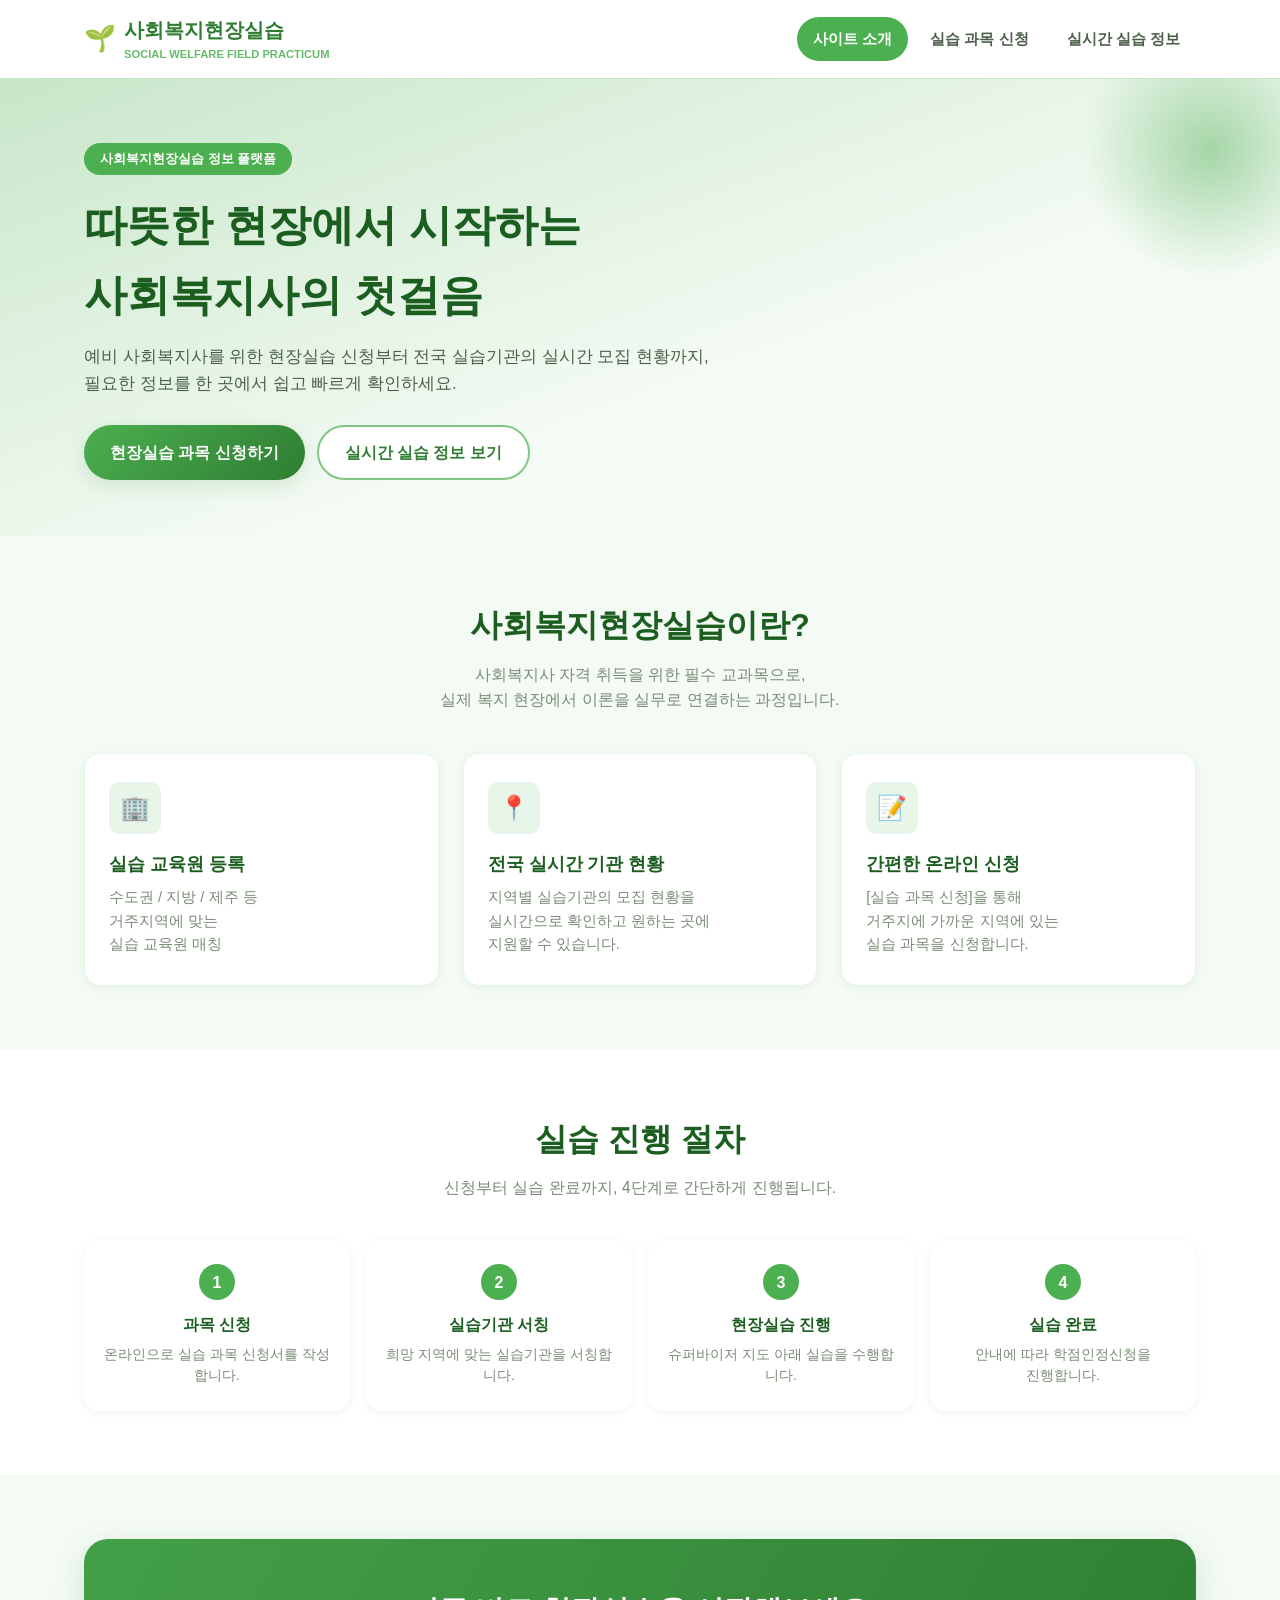
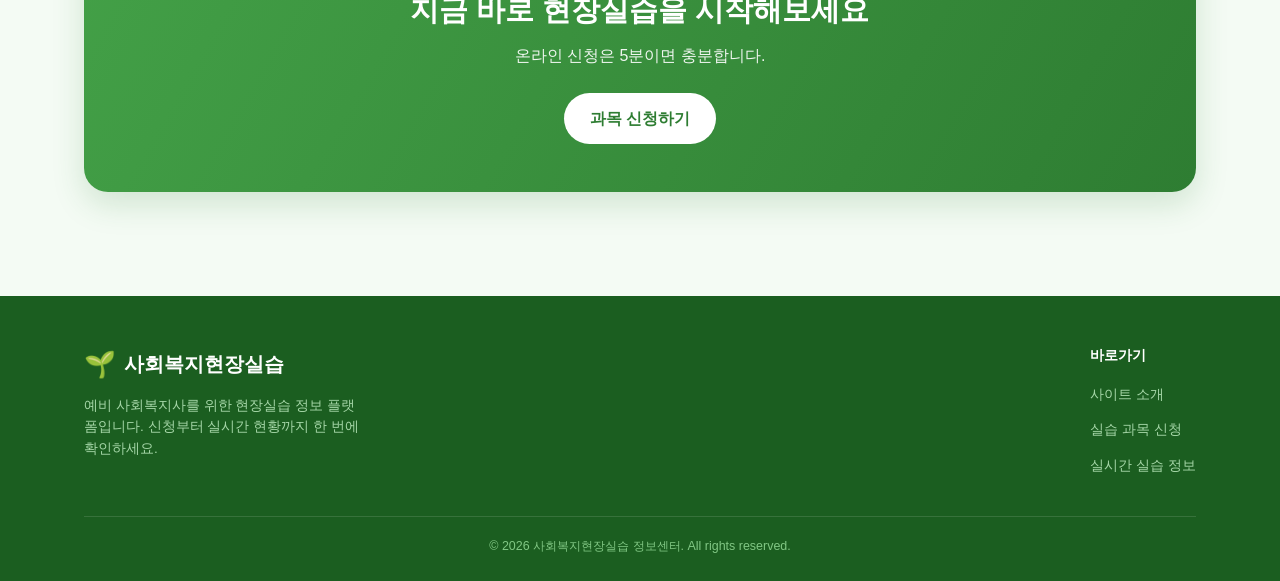
==== index.html @ d565d512 "Initial commit: 사회복지현장실습 정보 사이트 사이트 소개, 실습 과목 신청, 전국 실시간 실습 정보, 문의남기기 4개 페이지로 구성된 정적 사이트." ====
<!DOCTYPE html>
<html lang="ko">
<head>
<meta charset="UTF-8">
<meta name="viewport" content="width=device-width, initial-scale=1.0">
<title>사회복지현장실습 정보 | 소개</title>
<meta name="description" content="사회복지현장실습 정보 사이트 - 실습 소개, 과목 신청, 전국 실시간 정보">
<link rel="stylesheet" href="css/style.css">
</head>
<body>

<header class="site-header">
  <div class="header-inner">
    <a href="index.html" class="logo">
      <span class="logo-emoji">🌱</span>
      <span>
        사회복지현장실습
        <span class="logo-sub">SOCIAL WELFARE FIELD PRACTICUM</span>
      </span>
    </a>
    <nav class="main-nav">
      <ul>
        <li><a href="index.html" class="active">사이트 소개</a></li>
        <li><a href="apply.html">실습 과목 신청</a></li>
        <li><a href="realtime.html">실시간 실습 정보</a></li>
      </ul>
    </nav>
    <button class="nav-toggle" aria-label="메뉴 열기" aria-expanded="false">☰</button>
  </div>
</header>

<main>
  <section class="page-hero">
    <div class="container">
      <span class="eyebrow">사회복지현장실습 정보 플랫폼</span>
      <h1>따뜻한 현장에서 시작하는<br>사회복지사의 첫걸음</h1>
      <p class="lead">
        예비 사회복지사를 위한 현장실습 신청부터 전국 실습기관의 실시간 모집 현황까지,
        <br>
        필요한 정보를 한 곳에서 쉽고 빠르게 확인하세요.
      </p>
      <div style="margin-top:28px; display:flex; gap:12px; flex-wrap:wrap;">
        <a href="apply.html" class="btn btn-primary">현장실습 과목 신청하기</a>
        <a href="realtime.html" class="btn btn-outline">실시간 실습 정보 보기</a>
      </div>
    </div>
  </section>

  <section class="block">
    <div class="container">
      <div class="section-head">
        <h2>사회복지현장실습이란?</h2>
        <p>사회복지사 자격 취득을 위한 필수 교과목으로,<br>실제 복지 현장에서 이론을 실무로 연결하는 과정입니다.</p>
      </div>
      <div class="grid grid-3">
        <div class="card">
          <div class="icon">🏢</div>
          <h3>실습 교육원 등록</h3>
          <p>수도권 / 지방 / 제주 등<br>거주지역에 맞는<br>실습 교육원 매칭</p>
        </div>
        <div class="card">
          <div class="icon">📍</div>
          <h3>전국 실시간 기관 현황</h3>
          <p>지역별 실습기관의 모집 현황을<br>실시간으로 확인하고 원하는 곳에<br>지원할 수 있습니다.</p>
        </div>
        <div class="card">
          <div class="icon">📝</div>
          <h3>간편한 온라인 신청</h3>
          <p>[실습 과목 신청]을 통해<br>거주지에 가까운 지역에 있는<br>실습 과목을 신청합니다.</p>
        </div>
      </div>
    </div>
  </section>

  <section class="block alt">
    <div class="container">
      <div class="section-head">
        <h2>실습 진행 절차</h2>
        <p>신청부터 실습 완료까지, 4단계로 간단하게 진행됩니다.</p>
      </div>
      <div class="timeline">
        <div class="timeline-step">
          <div class="step-num">1</div>
          <h4>과목 신청</h4>
          <p>온라인으로 실습 과목 신청서를 작성합니다.</p>
        </div>
        <div class="timeline-step">
          <div class="step-num">2</div>
          <h4>실습기관 서칭</h4>
          <p>희망 지역에 맞는 실습기관을 서칭합니다.</p>
        </div>
        <div class="timeline-step">
          <div class="step-num">3</div>
          <h4>현장실습 진행</h4>
          <p>슈퍼바이저 지도 아래 실습을 수행합니다.</p>
        </div>
        <div class="timeline-step">
          <div class="step-num">4</div>
          <h4>실습 완료</h4>
          <p>안내에 따라 학점인정신청을<br>진행합니다.</p>
        </div>
      </div>
    </div>
  </section>

  <section class="block">
    <div class="container">
      <div class="cta-banner">
        <h2>지금 바로 현장실습을 시작해보세요</h2>
        <p>온라인 신청은 5분이면 충분합니다.</p>
        <div style="display:flex; gap:12px; justify-content:center; flex-wrap:wrap;">
          <a href="apply.html" class="btn btn-outline">과목 신청하기</a>
        </div>
      </div>
    </div>
  </section>
</main>

<footer class="site-footer">
  <div class="container">
    <div class="footer-inner">
      <div class="footer-brand">
        <div class="logo">
          <span class="logo-emoji">🌱</span>
          <span>사회복지현장실습</span>
        </div>
        <p>예비 사회복지사를 위한 현장실습 정보 플랫폼입니다. 신청부터 실시간 현황까지 한 번에 확인하세요.</p>
      </div>
      <div class="footer-links">
        <div class="footer-col">
          <h4>바로가기</h4>
          <ul>
            <li><a href="index.html">사이트 소개</a></li>
            <li><a href="apply.html">실습 과목 신청</a></li>
            <li><a href="realtime.html">실시간 실습 정보</a></li>
              </ul>
        </div>
      </div>
    </div>
    <div class="footer-bottom">
      &copy; 2026 사회복지현장실습 정보센터. All rights reserved.
    </div>
  </div>
</footer>

<script src="js/main.js"></script>
</body>
</html>
---- css/style.css ----
/* =========================================================
   사회복지현장실습 정보 사이트 - 공통 스타일
   테마: 밝고 친근한 그린 톤
   ========================================================= */

:root {
  --green-900: #1b5e20;
  --green-700: #2e7d32;
  --green-600: #43a047;
  --green-500: #4caf50;
  --green-400: #66bb6a;
  --green-300: #81c784;
  --green-200: #a5d6a7;
  --green-100: #c8e6c9;
  --green-50:  #e8f5e9;
  --mint: #f4fbf4;
  --accent-yellow: #ffca28;
  --text-dark: #21331f;
  --text-mid: #4d5f4a;
  --text-light: #7a8c77;
  --white: #ffffff;
  --shadow-sm: 0 2px 8px rgba(46, 125, 50, 0.08);
  --shadow-md: 0 6px 20px rgba(46, 125, 50, 0.14);
  --shadow-lg: 0 12px 32px rgba(46, 125, 50, 0.18);
  --radius-sm: 10px;
  --radius-md: 16px;
  --radius-lg: 24px;
  --radius-pill: 999px;
  --max-width: 1160px;
}

* {
  box-sizing: border-box;
  margin: 0;
  padding: 0;
}

html {
  scroll-behavior: smooth;
}

body {
  font-family: "Pretendard", "Noto Sans KR", -apple-system, BlinkMacSystemFont, "Malgun Gothic", sans-serif;
  color: var(--text-dark);
  background: var(--mint);
  line-height: 1.6;
  -webkit-font-smoothing: antialiased;
}

img { max-width: 100%; display: block; }
a { color: inherit; text-decoration: none; }
ul { list-style: none; }
button { font-family: inherit; cursor: pointer; }

.container {
  max-width: var(--max-width);
  margin: 0 auto;
  padding: 0 24px;
}

/* ---------- 헤더 ---------- */
.site-header {
  position: sticky;
  top: 0;
  z-index: 100;
  background: rgba(255, 255, 255, 0.92);
  backdrop-filter: blur(8px);
  border-bottom: 1px solid var(--green-100);
}

.header-inner {
  display: flex;
  align-items: center;
  justify-content: space-between;
  padding: 14px 24px;
  max-width: var(--max-width);
  margin: 0 auto;
}

.logo {
  display: flex;
  align-items: center;
  gap: 8px;
  font-weight: 800;
  font-size: 1.25rem;
  color: var(--green-700);
}

.logo .logo-emoji {
  font-size: 1.6rem;
}

.logo .logo-sub {
  font-size: 0.7rem;
  font-weight: 600;
  color: var(--green-400);
  display: block;
}

.main-nav ul {
  display: flex;
  gap: 6px;
}

.main-nav a {
  display: inline-block;
  padding: 10px 16px;
  border-radius: var(--radius-pill);
  font-weight: 600;
  font-size: 0.95rem;
  color: var(--text-mid);
  transition: background 0.2s, color 0.2s;
}

.main-nav a:hover,
.main-nav a.active {
  background: var(--green-500);
  color: var(--white);
}

.nav-toggle {
  display: none;
  background: var(--green-50);
  border: none;
  border-radius: var(--radius-sm);
  width: 44px;
  height: 44px;
  font-size: 1.3rem;
  color: var(--green-700);
}

/* ---------- 버튼 ---------- */
.btn {
  display: inline-flex;
  align-items: center;
  justify-content: center;
  gap: 8px;
  padding: 13px 26px;
  border-radius: var(--radius-pill);
  font-weight: 700;
  font-size: 0.98rem;
  border: none;
  transition: transform 0.15s ease, box-shadow 0.15s ease, background 0.15s ease;
}

.btn:active { transform: translateY(1px); }

.btn-primary {
  background: linear-gradient(135deg, var(--green-500), var(--green-700));
  color: var(--white);
  box-shadow: var(--shadow-md);
}

.btn-primary:hover {
  box-shadow: var(--shadow-lg);
  transform: translateY(-2px);
}

.btn-outline {
  background: var(--white);
  color: var(--green-700);
  border: 2px solid var(--green-300);
}

.btn-outline:hover {
  background: var(--green-50);
  border-color: var(--green-500);
}

.btn-block { width: 100%; }

.btn-kakao {
  background: var(--accent-yellow);
  color: #391b1b;
  box-shadow: var(--shadow-sm);
}

.btn-kakao:hover {
  background: #ffd54f;
  box-shadow: var(--shadow-md);
  transform: translateY(-2px);
}

/* ---------- 문의 유도 배너 ---------- */
.help-banner {
  text-align: center;
  padding: 40px 24px;
  background: var(--white);
  border-radius: var(--radius-lg);
  box-shadow: var(--shadow-sm);
}

.help-banner p {
  font-weight: 700;
  color: var(--green-900);
  margin-bottom: 20px;
  font-size: 2.6rem;
}

.help-banner .btn-kakao {
  padding: 17px 34px;
  font-size: 1.15rem;
}

/* ---------- 히어로 공통 ---------- */
.page-hero {
  background: linear-gradient(160deg, var(--green-100) 0%, var(--mint) 60%);
  padding: 64px 0 56px;
  position: relative;
  overflow: hidden;
}

.page-hero::before {
  content: "";
  position: absolute;
  top: -60px;
  right: -60px;
  width: 260px;
  height: 260px;
  border-radius: 50%;
  background: radial-gradient(circle, var(--green-200) 0%, transparent 70%);
}

.eyebrow {
  display: inline-block;
  background: var(--green-500);
  color: var(--white);
  font-weight: 700;
  font-size: 0.8rem;
  padding: 6px 16px;
  border-radius: var(--radius-pill);
  margin-bottom: 16px;
}

.page-hero h1 {
  font-size: clamp(1.8rem, 4vw, 2.7rem);
  color: var(--green-900);
  font-weight: 800;
  margin-bottom: 14px;
}

.page-hero p.lead {
  font-size: 1.05rem;
  color: var(--text-mid);
  max-width: 640px;
}

/* ---------- 섹션 공통 ---------- */
section.block {
  padding: 64px 0;
}

section.block.alt {
  background: var(--white);
}

.section-head {
  text-align: center;
  max-width: 620px;
  margin: 0 auto 40px;
}

.section-head h2 {
  font-size: clamp(1.4rem, 3vw, 2rem);
  color: var(--green-900);
  font-weight: 800;
  margin-bottom: 10px;
}

.section-head p {
  color: var(--text-light);
}

/* ---------- 카드 그리드 ---------- */
.grid {
  display: grid;
  gap: 24px;
}

.grid-3 { grid-template-columns: repeat(3, 1fr); }
.grid-4 { grid-template-columns: repeat(4, 1fr); }
.grid-2 { grid-template-columns: repeat(2, 1fr); }

.card {
  background: var(--white);
  border-radius: var(--radius-md);
  padding: 28px 24px;
  box-shadow: var(--shadow-sm);
  border: 1px solid var(--green-50);
  transition: transform 0.2s ease, box-shadow 0.2s ease;
}

.card:hover {
  transform: translateY(-4px);
  box-shadow: var(--shadow-md);
}

.card .icon {
  width: 52px;
  height: 52px;
  border-radius: var(--radius-sm);
  background: var(--green-50);
  display: flex;
  align-items: center;
  justify-content: center;
  font-size: 1.5rem;
  margin-bottom: 16px;
}

.card h3 {
  font-size: 1.1rem;
  color: var(--green-900);
  margin-bottom: 8px;
  font-weight: 700;
}

.card p {
  color: var(--text-light);
  font-size: 0.92rem;
}

/* ---------- 통계 ---------- */
.stats {
  display: grid;
  grid-template-columns: repeat(4, 1fr);
  gap: 20px;
  margin-top: 48px;
}

.stat-item {
  text-align: center;
  background: var(--white);
  border-radius: var(--radius-md);
  padding: 24px 12px;
  box-shadow: var(--shadow-sm);
}

.stat-item .num {
  font-size: 2rem;
  font-weight: 800;
  color: var(--green-600);
}

.stat-item .label {
  font-size: 0.85rem;
  color: var(--text-light);
  margin-top: 4px;
}

/* ---------- 타임라인(절차) ---------- */
.timeline {
  display: flex;
  gap: 16px;
  flex-wrap: wrap;
  justify-content: center;
}

.timeline-step {
  flex: 1;
  min-width: 180px;
  background: var(--white);
  border-radius: var(--radius-md);
  padding: 24px 18px;
  text-align: center;
  box-shadow: var(--shadow-sm);
  position: relative;
}

.timeline-step .step-num {
  width: 36px;
  height: 36px;
  border-radius: 50%;
  background: var(--green-500);
  color: var(--white);
  display: flex;
  align-items: center;
  justify-content: center;
  font-weight: 700;
  margin: 0 auto 12px;
}

.timeline-step h4 {
  color: var(--green-900);
  margin-bottom: 6px;
  font-size: 0.98rem;
}

.timeline-step p {
  font-size: 0.85rem;
  color: var(--text-light);
}

/* ---------- CTA 배너 ---------- */
.cta-banner {
  background: linear-gradient(120deg, var(--green-600), var(--green-800, var(--green-700)));
  border-radius: var(--radius-lg);
  padding: 48px 32px;
  text-align: center;
  color: var(--white);
  box-shadow: var(--shadow-lg);
}

.cta-banner h2 {
  font-size: clamp(1.3rem, 3vw, 1.8rem);
  margin-bottom: 10px;
  font-weight: 800;
}

.cta-banner p {
  opacity: 0.92;
  margin-bottom: 24px;
}

.cta-banner .btn-outline {
  background: var(--white);
  color: var(--green-700);
  border: none;
}

/* ---------- 폼 ---------- */
.form-wrap {
  background: var(--white);
  border-radius: var(--radius-lg);
  padding: 36px;
  box-shadow: var(--shadow-md);
  max-width: 720px;
  margin: 0 auto;
}

.form-row {
  display: grid;
  grid-template-columns: 1fr 1fr;
  gap: 18px;
}

.field {
  margin-bottom: 20px;
}

.field.full { grid-column: 1 / -1; }

.field label {
  display: block;
  font-weight: 700;
  font-size: 0.9rem;
  color: var(--text-dark);
  margin-bottom: 8px;
}

.field label .req {
  color: #e53935;
  margin-left: 3px;
}

.field input,
.field select,
.field textarea {
  width: 100%;
  padding: 12px 14px;
  border: 1.5px solid var(--green-100);
  border-radius: var(--radius-sm);
  font-size: 0.95rem;
  font-family: inherit;
  background: var(--mint);
  transition: border-color 0.2s, background 0.2s;
}

.field input:focus,
.field select:focus,
.field textarea:focus {
  outline: none;
  border-color: var(--green-500);
  background: var(--white);
}

.field textarea {
  resize: vertical;
  min-height: 110px;
}

.field small.hint {
  display: block;
  margin-top: 6px;
  color: var(--text-light);
  font-size: 0.8rem;
}

.checkbox-row {
  display: flex;
  align-items: flex-start;
  gap: 10px;
  font-size: 0.86rem;
  color: var(--text-mid);
}

.checkbox-row input {
  width: auto;
  margin-top: 3px;
}

.form-msg {
  display: none;
  margin-top: 18px;
  padding: 14px 16px;
  border-radius: var(--radius-sm);
  font-weight: 600;
  font-size: 0.92rem;
}

.form-msg.success {
  display: block;
  background: var(--green-50);
  color: var(--green-800, var(--green-700));
  border: 1px solid var(--green-200);
}

.form-msg.error {
  display: block;
  background: #fdecea;
  color: #c62828;
  border: 1px solid #f5c6c2;
}

.field.invalid input,
.field.invalid select,
.field.invalid textarea {
  border-color: #e53935;
  background: #fff6f5;
}

/* ---------- 실시간 정보 페이지 ---------- */
.filter-bar {
  display: flex;
  flex-wrap: wrap;
  gap: 12px;
  align-items: center;
  background: var(--white);
  padding: 18px 20px;
  border-radius: var(--radius-md);
  box-shadow: var(--shadow-sm);
  margin-bottom: 28px;
}

.filter-bar select,
.filter-bar input[type="text"] {
  padding: 10px 14px;
  border: 1.5px solid var(--green-100);
  border-radius: var(--radius-sm);
  font-size: 0.9rem;
  font-family: inherit;
  background: var(--mint);
}

.filter-bar .live-dot {
  display: inline-flex;
  align-items: center;
  gap: 6px;
  margin-left: auto;
  font-size: 0.85rem;
  font-weight: 700;
  color: var(--green-600);
}

.live-dot span.dot {
  width: 9px;
  height: 9px;
  border-radius: 50%;
  background: #2ecc71;
  box-shadow: 0 0 0 0 rgba(46, 204, 113, 0.6);
  animation: pulse 1.6s infinite;
}

@keyframes pulse {
  0% { box-shadow: 0 0 0 0 rgba(46, 204, 113, 0.55); }
  70% { box-shadow: 0 0 0 10px rgba(46, 204, 113, 0); }
  100% { box-shadow: 0 0 0 0 rgba(46, 204, 113, 0); }
}

.region-chips {
  display: flex;
  flex-wrap: wrap;
  gap: 8px;
  margin-bottom: 24px;
}

.region-chip {
  padding: 8px 16px;
  border-radius: var(--radius-pill);
  background: var(--white);
  border: 1.5px solid var(--green-200);
  font-size: 0.85rem;
  font-weight: 600;
  color: var(--text-mid);
  transition: all 0.15s;
}

.region-chip:hover { border-color: var(--green-500); }

.region-chip.active {
  background: var(--green-500);
  border-color: var(--green-500);
  color: var(--white);
}

.data-table-wrap {
  background: var(--white);
  border-radius: var(--radius-md);
  box-shadow: var(--shadow-sm);
  overflow: hidden;
}

table.data-table {
  width: 100%;
  border-collapse: collapse;
  font-size: 0.9rem;
}

table.data-table thead {
  background: var(--green-600);
  color: var(--white);
}

table.data-table th {
  padding: 14px 16px;
  text-align: left;
  font-weight: 700;
  white-space: nowrap;
}

table.data-table td {
  padding: 14px 16px;
  border-bottom: 1px solid var(--green-50);
  color: var(--text-mid);
}

table.data-table td:nth-child(1),
table.data-table td:nth-child(2),
table.data-table td:nth-child(3) {
  white-space: nowrap;
}

table.data-table tbody tr:hover {
  background: var(--green-50);
}

table.data-table a.post-link {
  color: var(--green-700);
  font-weight: 600;
  text-decoration: none;
}

table.data-table a.post-link:hover {
  text-decoration: underline;
}

.pagination {
  display: flex;
  align-items: center;
  justify-content: center;
  gap: 6px;
  margin-top: 24px;
  flex-wrap: wrap;
}

.pagination button {
  min-width: 36px;
  height: 36px;
  padding: 0 8px;
  border-radius: var(--radius-sm);
  border: 1.5px solid var(--green-100);
  background: var(--white);
  color: var(--text-mid);
  font-weight: 600;
  font-size: 0.9rem;
  transition: all 0.15s;
}

.pagination button:hover:not(:disabled) {
  border-color: var(--green-500);
  color: var(--green-700);
}

.pagination button:disabled {
  opacity: 0.35;
  cursor: default;
}

.pagination button.active {
  background: var(--green-600);
  border-color: var(--green-600);
  color: var(--white);
}

.pagination .ellipsis {
  color: var(--text-light);
  padding: 0 4px;
}

table.data-table tbody tr:last-child td {
  border-bottom: none;
}

.badge {
  display: inline-block;
  padding: 4px 10px;
  border-radius: var(--radius-pill);
  font-size: 0.78rem;
  font-weight: 700;
}

.badge.open { background: var(--green-100); color: var(--green-800, var(--green-700)); }
.badge.soon { background: #fff3cd; color: #8a6d00; }
.badge.closed { background: #f1f1f1; color: #888; }

.empty-state {
  text-align: center;
  padding: 60px 20px;
  color: var(--text-light);
  display: none;
}

.update-note {
  text-align: center;
  color: var(--text-light);
  font-size: 0.82rem;
  margin-top: 16px;
}

/* ---------- 문의하기 페이지 ---------- */
.contact-grid {
  display: grid;
  grid-template-columns: 1fr 1.3fr;
  gap: 32px;
  align-items: start;
}

.contact-info-card {
  background: var(--white);
  border-radius: var(--radius-lg);
  padding: 32px 26px;
  box-shadow: var(--shadow-sm);
}

.contact-info-card h3 {
  color: var(--green-900);
  margin-bottom: 20px;
  font-size: 1.15rem;
}

.contact-info-item {
  display: flex;
  gap: 14px;
  margin-bottom: 20px;
}

.contact-info-item .ci-icon {
  width: 40px;
  height: 40px;
  border-radius: var(--radius-sm);
  background: var(--green-50);
  display: flex;
  align-items: center;
  justify-content: center;
  font-size: 1.1rem;
  flex-shrink: 0;
}

.contact-info-item .ci-label {
  font-size: 0.78rem;
  color: var(--text-light);
  font-weight: 700;
  margin-bottom: 2px;
}

.contact-info-item .ci-value {
  color: var(--text-dark);
  font-size: 0.94rem;
  font-weight: 600;
}

.faq-mini {
  margin-top: 8px;
  border-top: 1px dashed var(--green-100);
  padding-top: 20px;
}

.faq-mini details {
  margin-bottom: 10px;
  background: var(--mint);
  border-radius: var(--radius-sm);
  padding: 12px 14px;
}

.faq-mini summary {
  font-weight: 700;
  font-size: 0.88rem;
  cursor: pointer;
  color: var(--green-800, var(--green-700));
}

.faq-mini p {
  margin-top: 8px;
  font-size: 0.85rem;
  color: var(--text-light);
}

/* ---------- 푸터 ---------- */
.site-footer {
  background: var(--green-900);
  color: var(--green-100);
  padding: 48px 0 24px;
  margin-top: 40px;
}

.footer-inner {
  display: flex;
  justify-content: space-between;
  flex-wrap: wrap;
  gap: 32px;
  padding-bottom: 28px;
  border-bottom: 1px solid rgba(255,255,255,0.12);
}

.footer-brand .logo {
  color: var(--white);
  margin-bottom: 10px;
}

.footer-brand p {
  font-size: 0.85rem;
  color: var(--green-200);
  max-width: 280px;
}

.footer-links {
  display: flex;
  gap: 60px;
}

.footer-col h4 {
  font-size: 0.9rem;
  margin-bottom: 14px;
  color: var(--white);
}

.footer-col ul li {
  margin-bottom: 10px;
}

.footer-col ul li a {
  font-size: 0.85rem;
  color: var(--green-200);
}

.footer-col ul li a:hover {
  color: var(--white);
}

.footer-bottom {
  padding-top: 20px;
  font-size: 0.78rem;
  color: var(--green-300);
  text-align: center;
}

/* ---------- 반응형 ---------- */
@media (max-width: 860px) {
  .grid-3, .grid-4, .grid-2 { grid-template-columns: repeat(2, 1fr); }
  .contact-grid { grid-template-columns: 1fr; }
  .stats { grid-template-columns: repeat(2, 1fr); }
}

@media (max-width: 720px) {
  .main-nav { display: none; }
  .nav-toggle { display: block; }

  .main-nav.open {
    display: flex;
    position: absolute;
    top: 64px;
    left: 0;
    right: 0;
    background: var(--white);
    flex-direction: column;
    padding: 16px 24px;
    box-shadow: var(--shadow-md);
  }

  .main-nav.open ul {
    flex-direction: column;
    width: 100%;
  }

  .main-nav.open a {
    display: block;
    padding: 12px 16px;
  }

  .form-row { grid-template-columns: 1fr; }
  .grid-3, .grid-4, .grid-2 { grid-template-columns: 1fr; }
  .stats { grid-template-columns: repeat(2, 1fr); }
  .timeline { flex-direction: column; }
  table.data-table { font-size: 0.82rem; }
  .data-table-wrap { overflow-x: auto; }
  table.data-table { min-width: 640px; }
}
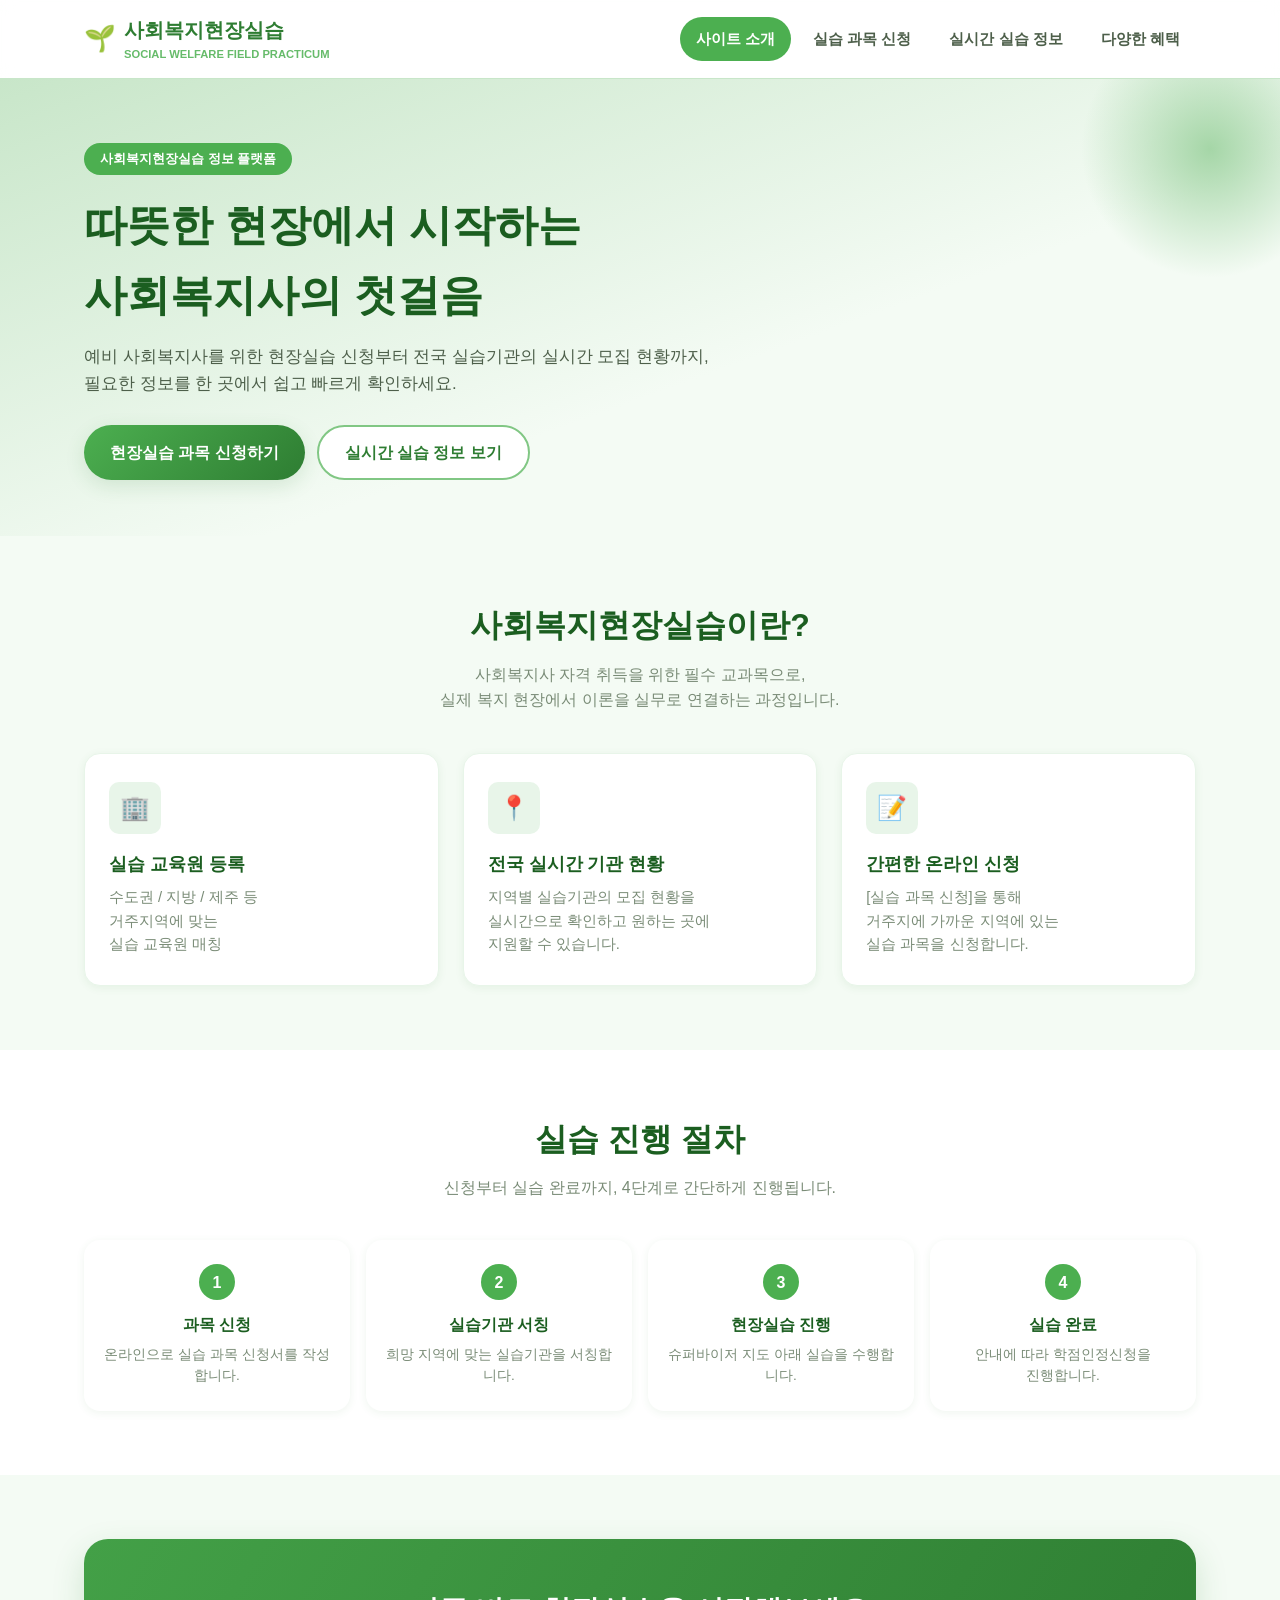
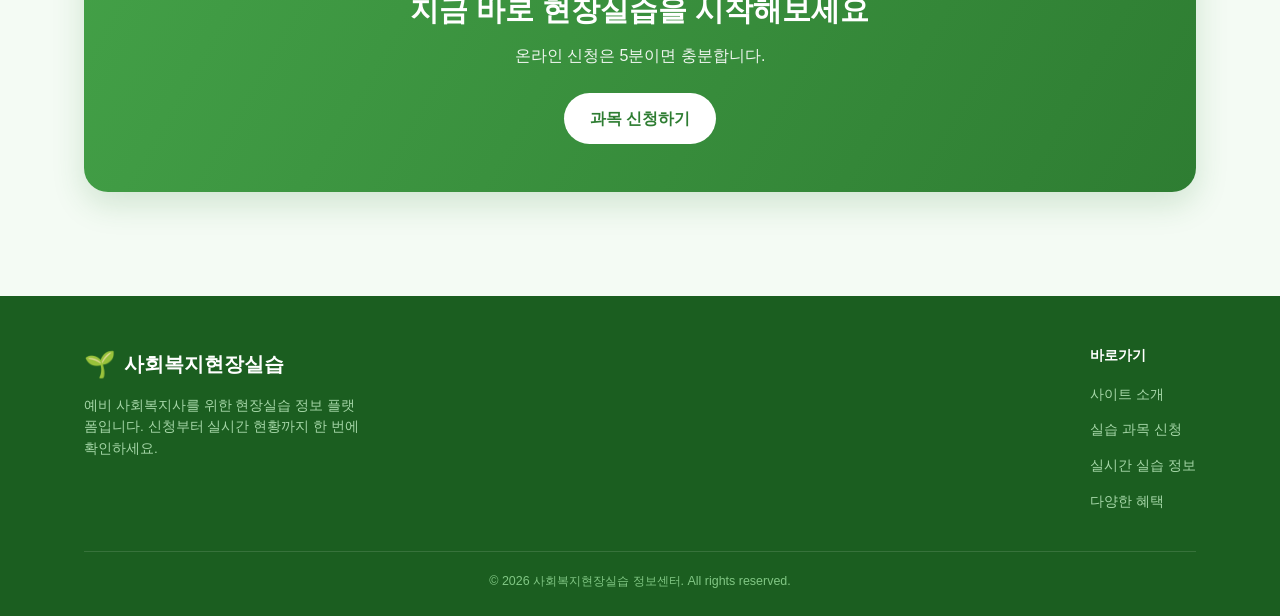
==== commit 5891c85e: "feat: 다양한 혜택 페이지 추가 사회복지사1급 인강 할인, AI 강의 무료 제공, 최신 복지정보 안내를 담은 benefits.html을 새로 만들고 전체 페이지 메뉴(헤더/푸터" ====
--- a/index.html
+++ b/index.html
@@ -23,6 +23,7 @@
         <li><a href="index.html" class="active">사이트 소개</a></li>
         <li><a href="apply.html">실습 과목 신청</a></li>
         <li><a href="realtime.html">실시간 실습 정보</a></li>
+        <li><a href="benefits.html">다양한 혜택</a></li>
       </ul>
     </nav>
     <button class="nav-toggle" aria-label="메뉴 열기" aria-expanded="false">☰</button>
@@ -133,6 +134,7 @@
             <li><a href="index.html">사이트 소개</a></li>
             <li><a href="apply.html">실습 과목 신청</a></li>
             <li><a href="realtime.html">실시간 실습 정보</a></li>
+        <li><a href="benefits.html">다양한 혜택</a></li>
               </ul>
         </div>
       </div>
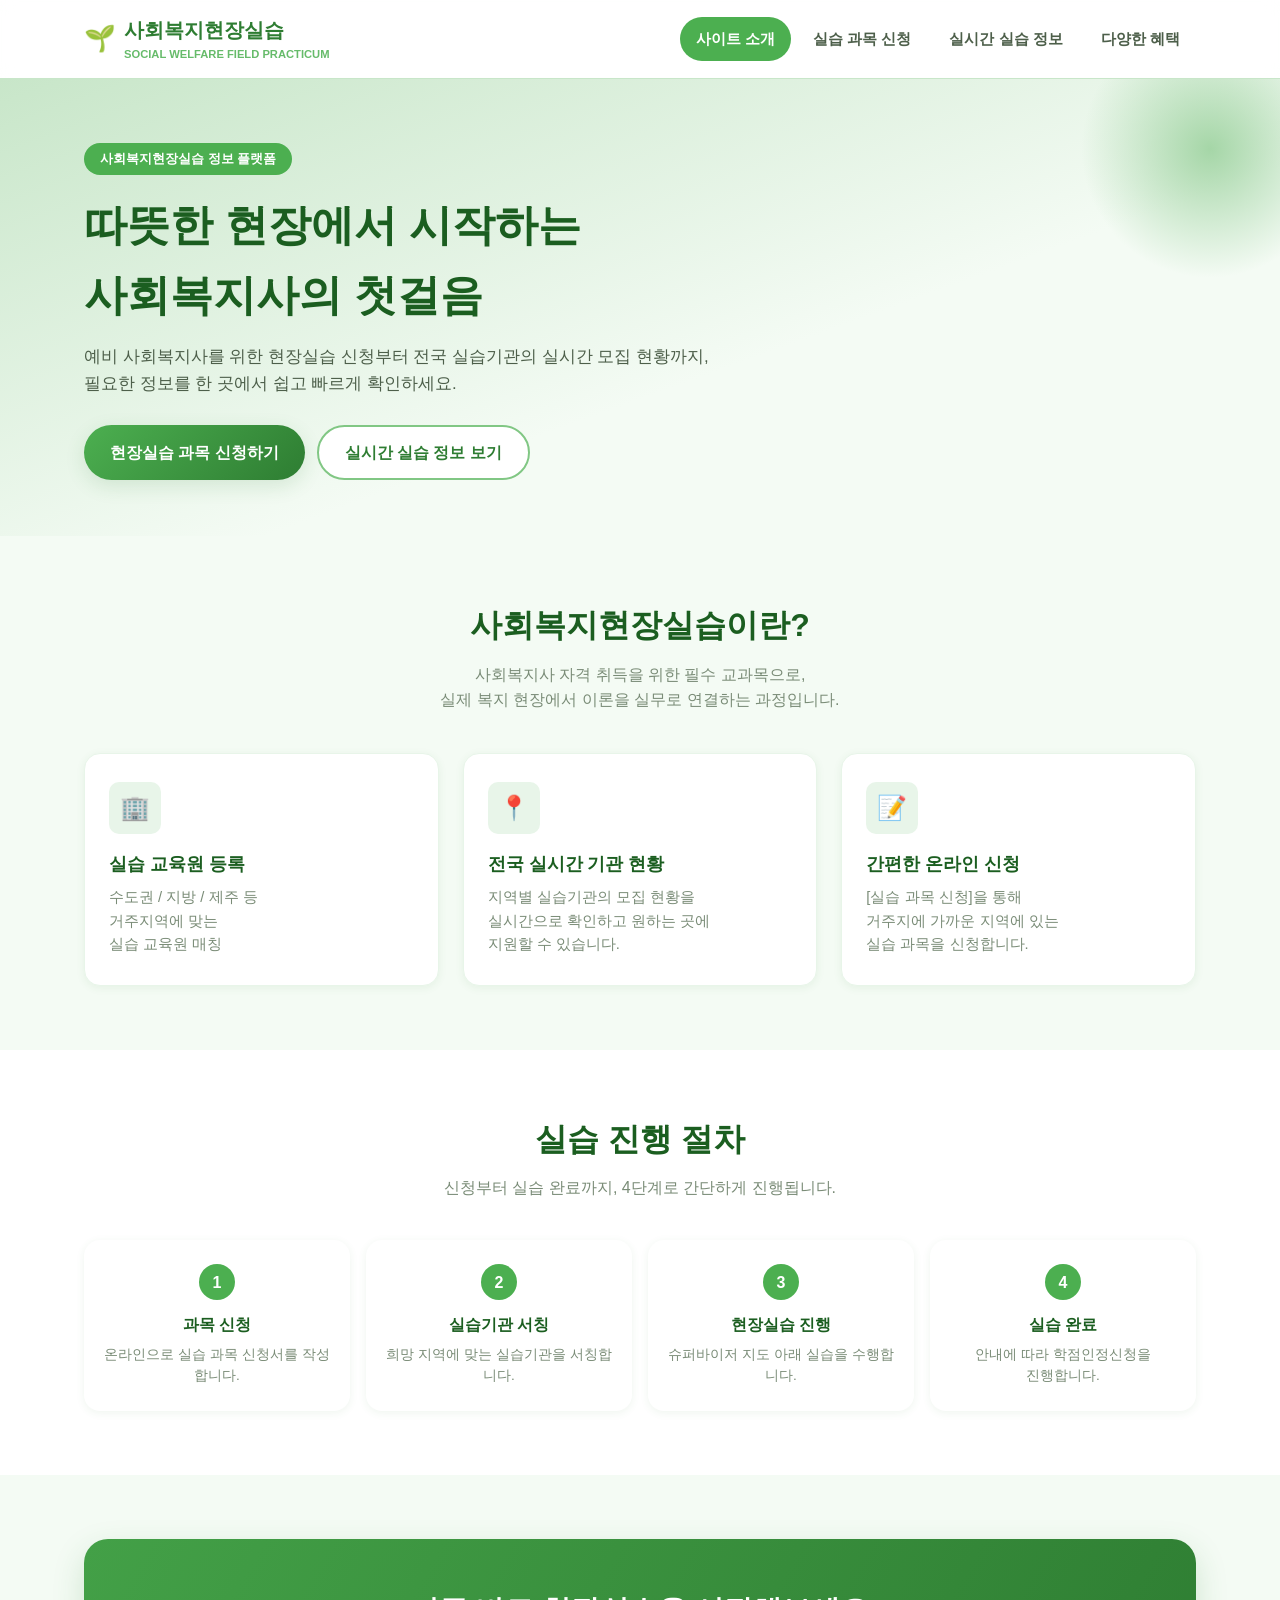
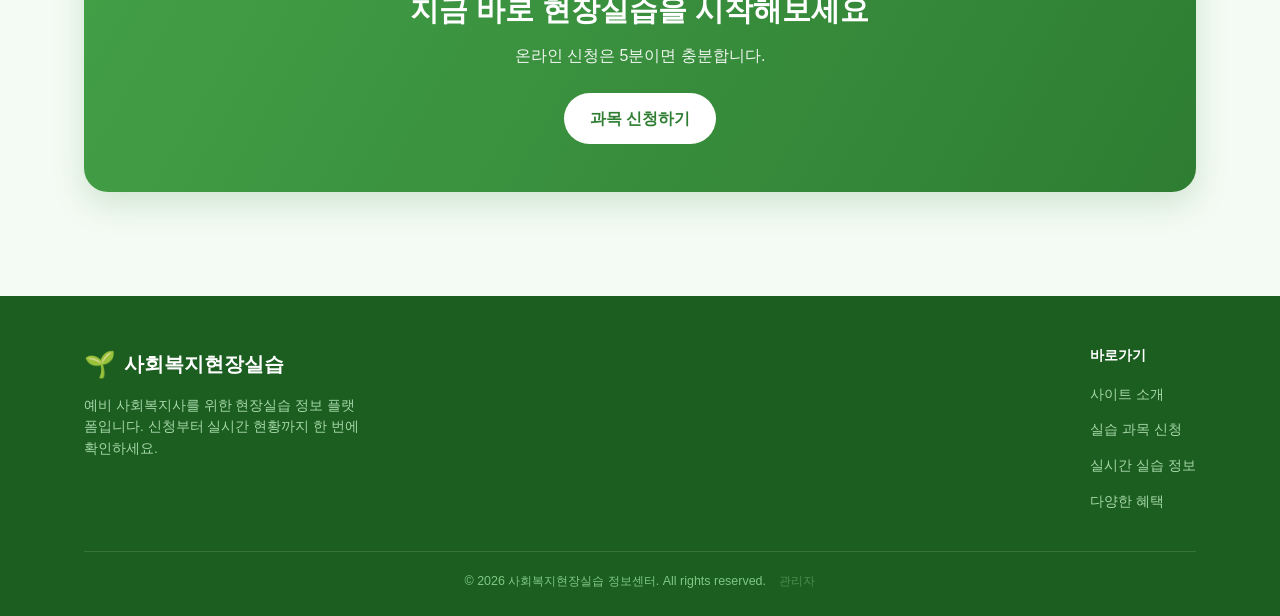
==== commit f81e23de: "feat: 푸터에 눈에 안 띄는 관리자 페이지 링크 추가" ====
--- a/index.html
+++ b/index.html
@@ -141,6 +141,7 @@
     </div>
     <div class="footer-bottom">
       &copy; 2026 사회복지현장실습 정보센터. All rights reserved.
+      <a href="admin.html" style="color:inherit; opacity:0.45; margin-left:10px; text-decoration:none;">관리자</a>
     </div>
   </div>
 </footer>
--- a/css/style.css
+++ b/css/style.css
@@ -319,6 +319,47 @@
   font-size: 0.92rem;
 }
 
+/* ---------- 다양한 혜택 페이지 (세로 나열, 큰 카드) ---------- */
+.benefits-list {
+  display: flex;
+  flex-direction: column;
+  gap: 28px;
+  max-width: 720px;
+  margin: 0 auto;
+}
+
+.benefit-card {
+  padding: 0;
+  overflow: hidden;
+}
+
+.benefit-image {
+  width: 100%;
+  aspect-ratio: 400 / 220;
+  line-height: 0;
+}
+
+.benefit-image img {
+  width: 100%;
+  height: 100%;
+  display: block;
+  object-fit: cover;
+}
+
+.benefit-body {
+  padding: 36px 36px 40px;
+}
+
+.benefit-card h3 {
+  font-size: 1.6rem;
+  margin-bottom: 14px;
+}
+
+.benefit-card p {
+  font-size: 1.15rem;
+  line-height: 1.7;
+}
+
 /* ---------- 통계 ---------- */
 .stats {
   display: grid;
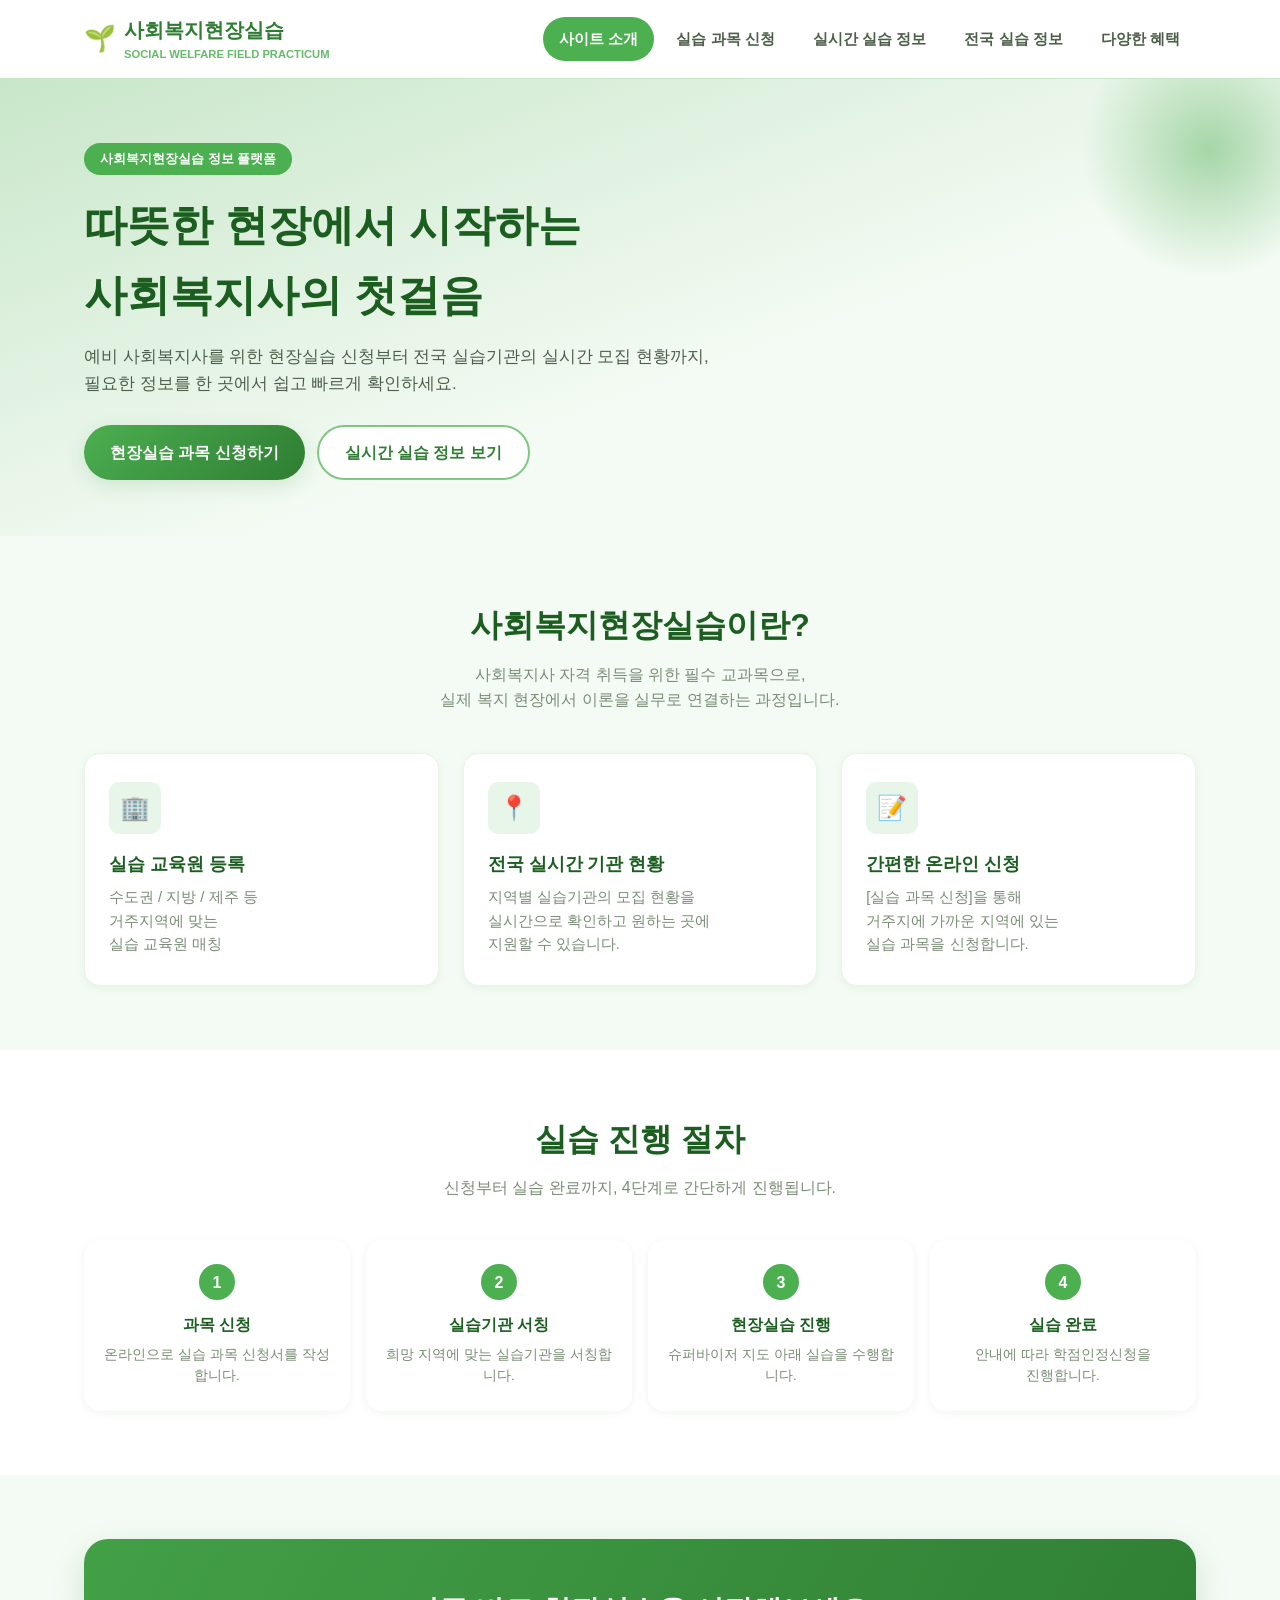
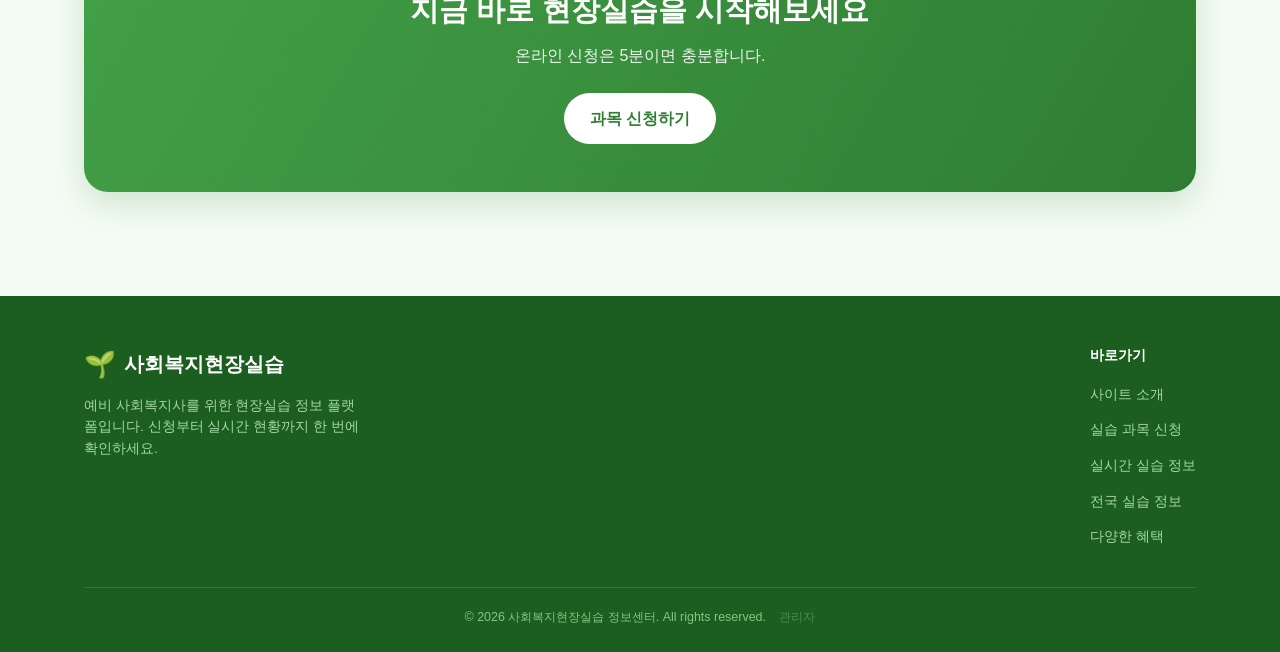
==== commit 955021b0: "feat: 전국 실습 정보 페이지 추가 (실습기관 선정 현황 검색 + 카카오지도) welfare.net 실습기관 선정 현황을 지역·시설분류·기관명으로 검색하고 카카오지도에서 볼 수" ====
--- a/index.html
+++ b/index.html
@@ -23,6 +23,7 @@
         <li><a href="index.html" class="active">사이트 소개</a></li>
         <li><a href="apply.html">실습 과목 신청</a></li>
         <li><a href="realtime.html">실시간 실습 정보</a></li>
+        <li><a href="nationwide.html">전국 실습 정보</a></li>
         <li><a href="benefits.html">다양한 혜택</a></li>
       </ul>
     </nav>
@@ -134,6 +135,7 @@
             <li><a href="index.html">사이트 소개</a></li>
             <li><a href="apply.html">실습 과목 신청</a></li>
             <li><a href="realtime.html">실시간 실습 정보</a></li>
+            <li><a href="nationwide.html">전국 실습 정보</a></li>
         <li><a href="benefits.html">다양한 혜택</a></li>
               </ul>
         </div>
--- a/css/style.css
+++ b/css/style.css
@@ -945,3 +945,134 @@
   .data-table-wrap { overflow-x: auto; }
   table.data-table { min-width: 640px; }
 }
+
+/* ---------- 전국 실습 정보 (실습기관 선정 현황) ---------- */
+.info-box {
+  background: var(--green-50);
+  border: 1px solid var(--green-100);
+  border-radius: var(--radius-lg);
+  padding: 24px 28px;
+  margin-bottom: 24px;
+}
+.info-box ul {
+  list-style: disc;
+  padding-left: 20px;
+  margin-bottom: 18px;
+  color: var(--text-mid);
+  font-size: 0.92rem;
+  line-height: 1.8;
+}
+.info-box-actions {
+  display: flex;
+  flex-wrap: wrap;
+  gap: 10px;
+}
+.center-filter {
+  background: var(--white);
+  border: 1px solid var(--green-100);
+  border-radius: var(--radius-lg);
+  box-shadow: var(--shadow-sm);
+  padding: 20px;
+  display: flex;
+  flex-direction: column;
+  gap: 12px;
+  margin-bottom: 20px;
+}
+.center-filter-row {
+  display: flex;
+  gap: 12px;
+  flex-wrap: wrap;
+}
+.center-filter select,
+.center-filter input[type="text"] {
+  padding: 11px 14px;
+  border: 1.5px solid var(--green-100);
+  border-radius: var(--radius-sm);
+  font-size: 0.95rem;
+  font-family: inherit;
+  background: var(--white);
+  color: var(--text-mid);
+}
+.center-filter select:focus,
+.center-filter input[type="text"]:focus {
+  outline: none;
+  border-color: var(--green-500);
+}
+.center-filter-row:first-child select { flex: 1 1 150px; }
+.center-filter-type { flex: 0 0 120px; }
+.center-filter input[type="text"] { flex: 1 1 200px; }
+.center-filter-submit { flex: 0 0 auto; }
+.center-count-line {
+  margin-bottom: 10px;
+  font-size: 0.95rem;
+  color: var(--text-light);
+}
+.center-count-line strong { color: var(--green-600); font-size: 1.05rem; }
+.center-table td.center-name { text-align: left; font-weight: 600; }
+.status-badge {
+  display: inline-block;
+  padding: 2px 10px;
+  border-radius: 999px;
+  font-size: 0.8rem;
+  font-weight: 700;
+  background: var(--green-100);
+  color: var(--green-900);
+}
+.status-badge.stopped { background: #ffe9c7; color: #8a5300; }
+@media (max-width: 720px) {
+  .info-box { padding: 18px; }
+  .center-table { min-width: 760px; }
+}
+
+/* ---------- 지도 보기 ---------- */
+.view-tabs {
+  display: flex;
+  gap: 8px;
+  margin-bottom: 16px;
+}
+.view-tab {
+  padding: 10px 20px;
+  border: 1.5px solid var(--green-100);
+  border-radius: 999px;
+  background: var(--white);
+  color: var(--text-mid);
+  font-family: inherit;
+  font-size: 0.95rem;
+  font-weight: 700;
+  cursor: pointer;
+}
+.view-tab:hover { border-color: var(--green-500); }
+.view-tab.active {
+  background: var(--green-600);
+  border-color: var(--green-600);
+  color: var(--white);
+}
+#center-map {
+  width: 100%;
+  height: 560px;
+  border-radius: var(--radius-md);
+  border: 1px solid var(--green-100);
+  box-shadow: var(--shadow-sm);
+  background: var(--green-50);
+}
+.center-map-msg {
+  margin-top: 10px;
+  font-size: 0.88rem;
+  color: var(--text-light);
+  text-align: center;
+}
+.map-info {
+  display: flex;
+  flex-direction: column;
+  gap: 3px;
+  padding: 12px 14px;
+  min-width: 220px;
+  max-width: 280px;
+  font-size: 0.82rem;
+  line-height: 1.5;
+  color: var(--text-mid);
+}
+.map-info strong { color: var(--green-900); font-size: 0.95rem; }
+@media (max-width: 720px) {
+  #center-map { height: 420px; }
+}
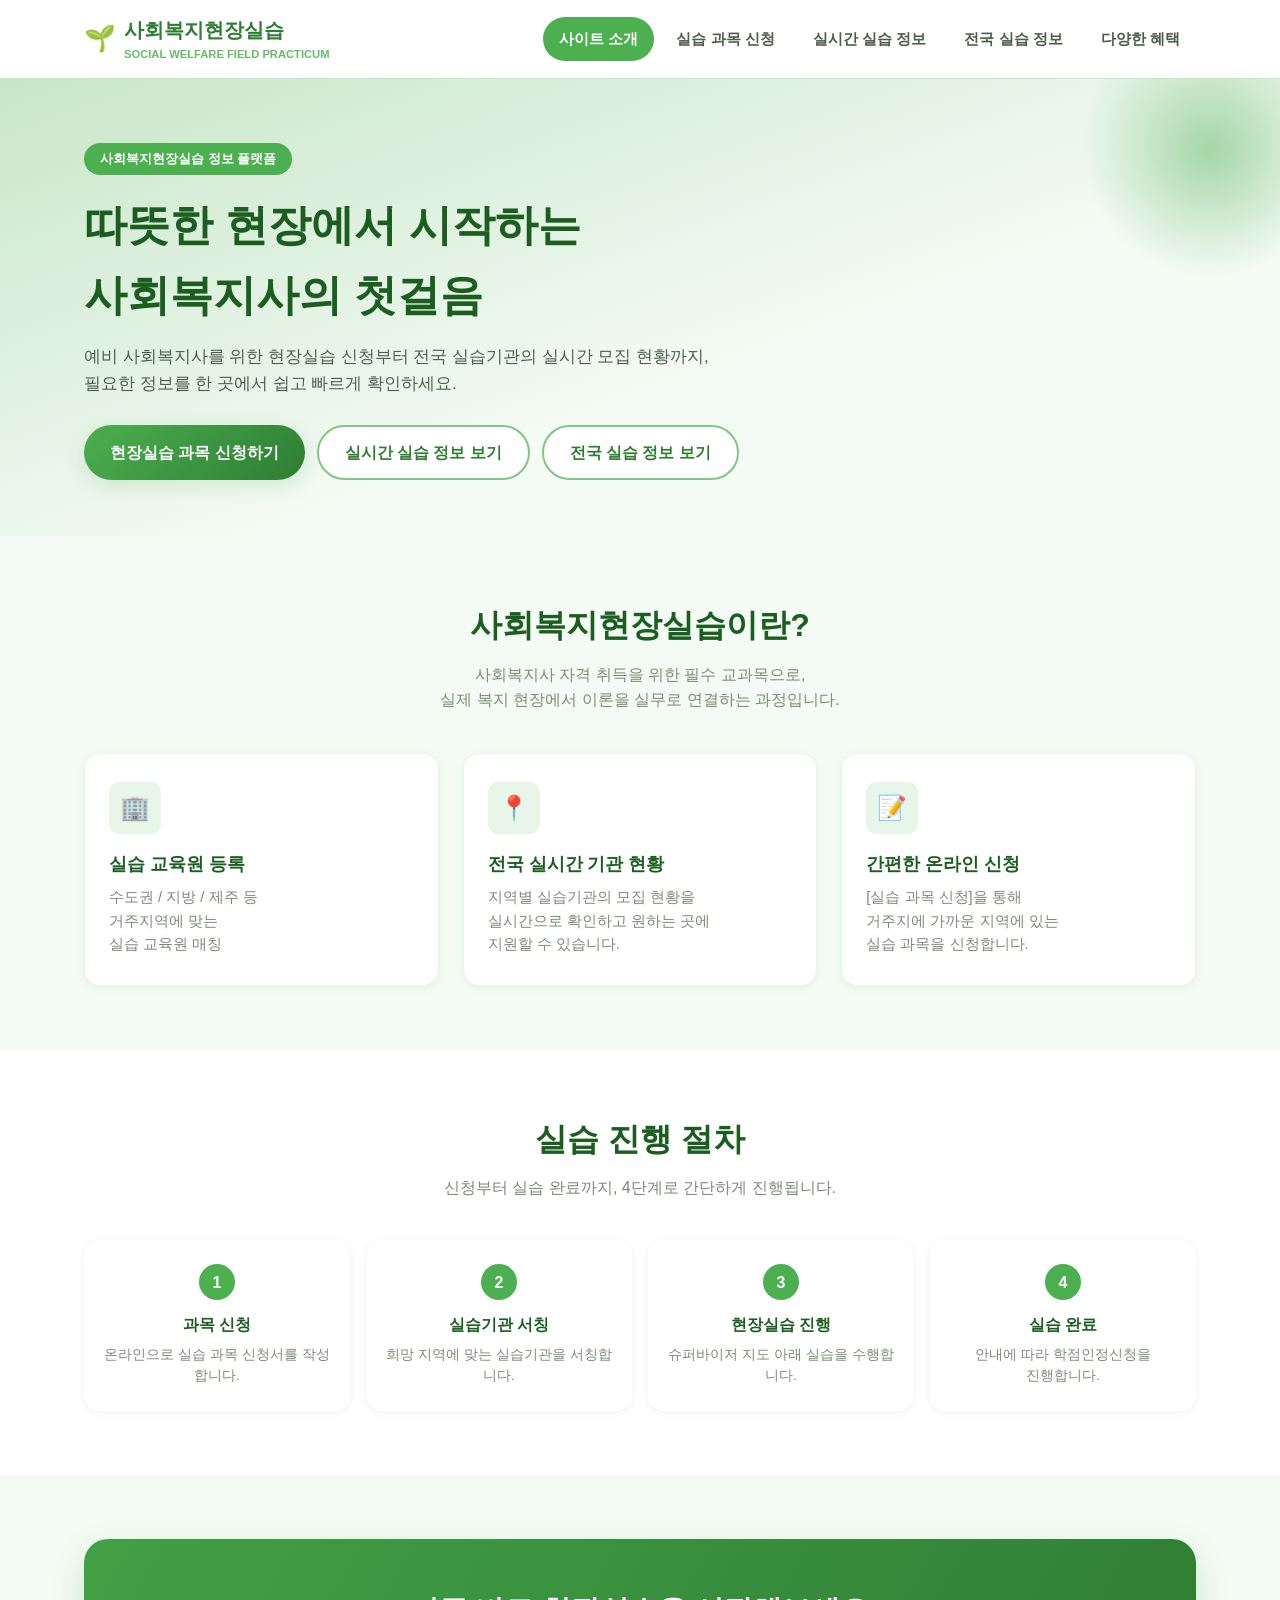
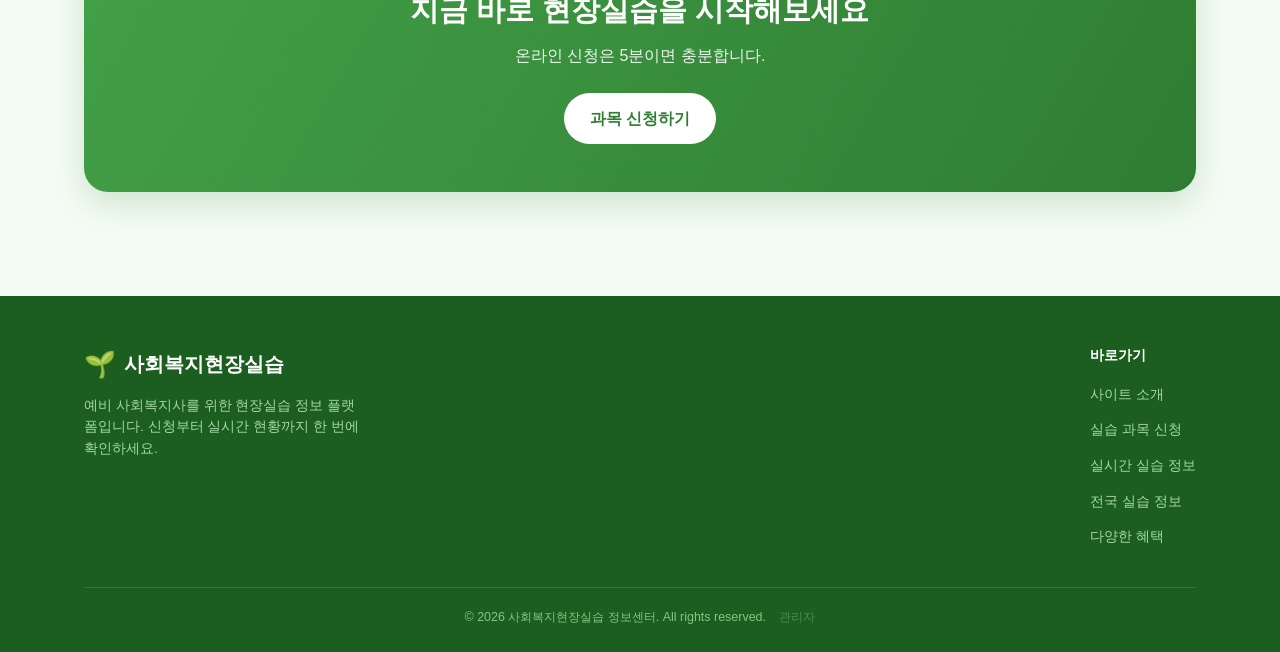
==== commit 03557287: "feat: 전국 실습 정보에 실습처 연락방법 안내 추가, 메인에 전국 실습 정보 버튼 추가 - 전국 실습 정보: 다운로드 버튼을 지우고 '현장 실습처 구할 때 연락방법' 펼침 안내" ====
--- a/index.html
+++ b/index.html
@@ -44,6 +44,7 @@
       <div style="margin-top:28px; display:flex; gap:12px; flex-wrap:wrap;">
         <a href="apply.html" class="btn btn-primary">현장실습 과목 신청하기</a>
         <a href="realtime.html" class="btn btn-outline">실시간 실습 정보 보기</a>
+        <a href="nationwide.html" class="btn btn-outline">전국 실습 정보 보기</a>
       </div>
     </div>
   </section>
--- a/css/style.css
+++ b/css/style.css
@@ -957,15 +957,10 @@
 .info-box ul {
   list-style: disc;
   padding-left: 20px;
-  margin-bottom: 18px;
+  margin-bottom: 0;
   color: var(--text-mid);
   font-size: 0.92rem;
   line-height: 1.8;
-}
-.info-box-actions {
-  display: flex;
-  flex-wrap: wrap;
-  gap: 10px;
 }
 .center-filter {
   background: var(--white);
@@ -1076,3 +1071,60 @@
 @media (max-width: 720px) {
   #center-map { height: 420px; }
 }
+
+/* ---------- 실습처 연락방법 안내 ---------- */
+.contact-guide-toggle { margin-top: 18px; }
+.contact-guide-toggle .guide-arrow {
+  display: inline-block;
+  margin-left: 6px;
+  font-size: 0.8em;
+  transition: transform 0.2s;
+}
+.contact-guide-toggle button[aria-expanded="true"] .guide-arrow { transform: rotate(180deg); }
+.contact-guide {
+  margin-top: 20px;
+  padding: 24px 26px;
+  background: var(--white);
+  border: 1px solid var(--green-100);
+  border-radius: var(--radius-md);
+  color: var(--text-mid);
+  line-height: 1.8;
+}
+.contact-guide h3 {
+  font-size: 1.2rem;
+  color: var(--green-900);
+  margin-bottom: 18px;
+}
+.contact-guide h4 {
+  font-size: 1.05rem;
+  color: var(--green-700);
+  margin-bottom: 8px;
+}
+.contact-guide h5 {
+  font-size: 0.95rem;
+  color: var(--green-900);
+  margin: 18px 0 8px;
+}
+.guide-step { padding-top: 18px; margin-top: 18px; border-top: 1px dashed var(--green-100); }
+.guide-step:first-of-type { padding-top: 0; margin-top: 0; border-top: none; }
+.guide-desc { font-size: 0.9rem; margin-bottom: 10px; }
+.guide-note { font-size: 0.85rem; color: var(--text-light); margin: 6px 0; padding-left: 4px; }
+.guide-line {
+  font-size: 0.92rem;
+  padding: 12px 16px;
+  border-radius: var(--radius-sm);
+  margin: 8px 0;
+}
+.guide-line strong {
+  display: block;
+  font-size: 0.8rem;
+  margin-bottom: 2px;
+}
+.guide-line.student { background: var(--green-50); border-left: 4px solid var(--green-500); }
+.guide-line.student strong { color: var(--green-700); }
+.guide-line.staff { background: #f6f7f6; border-left: 4px solid #b8c4b6; }
+.guide-line.staff strong { color: var(--text-light); }
+.guide-check ul { list-style: disc; padding-left: 20px; font-size: 0.92rem; }
+@media (max-width: 720px) {
+  .contact-guide { padding: 18px; }
+}
